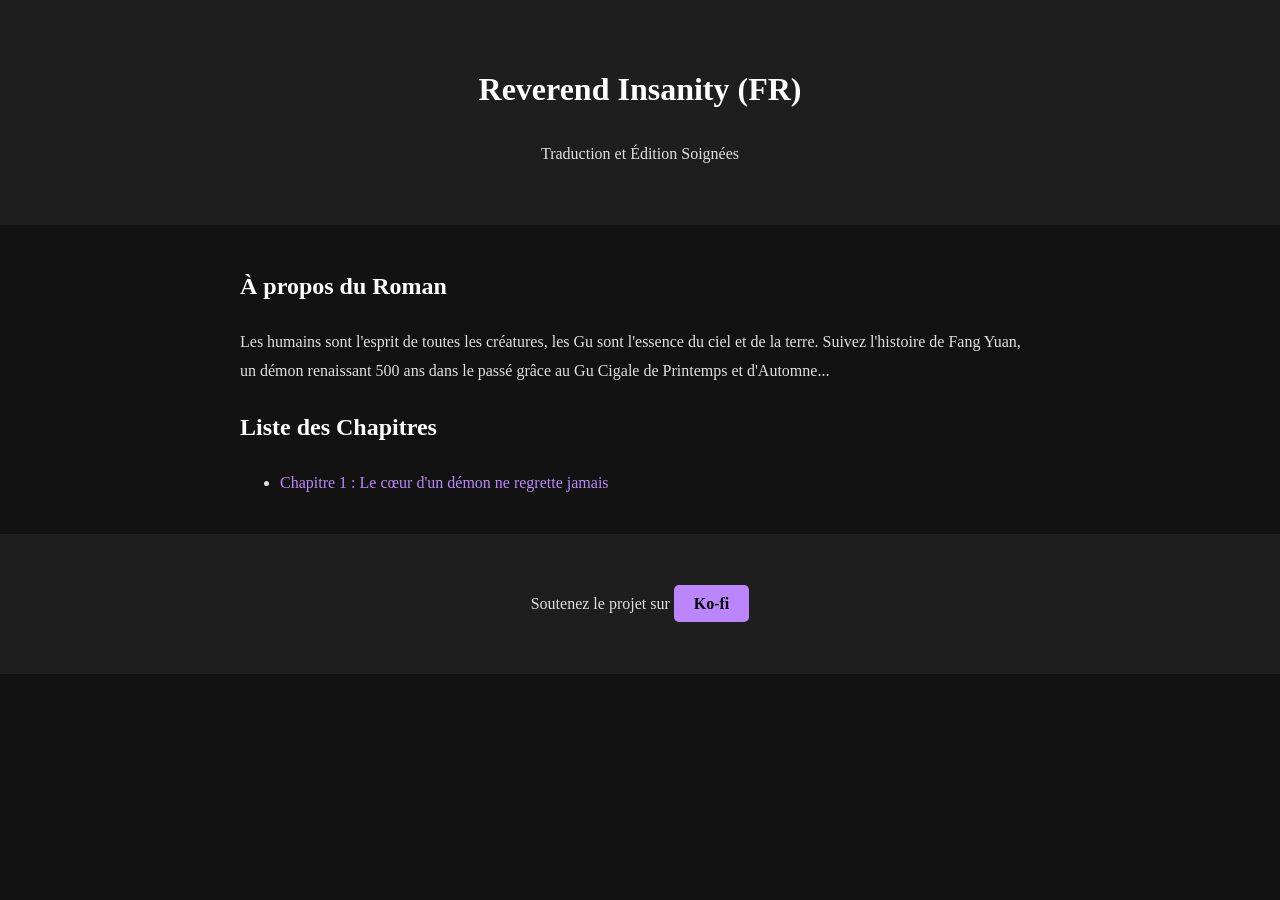
==== index.html @ 845cb5c4 "Add files via upload" ====
<!DOCTYPE html>
<html lang="fr">
<head>
    <meta charset="UTF-8">
    <meta name="viewport" content="width=device-width, initial-scale=1.0">
    <title>Reverend Insanity - Traduction FR</title>
    <link rel="stylesheet" href="style.css">
</head>
<body>
    <header>
        <h1>Reverend Insanity (FR)</h1>
        <p>Traduction et Édition Soignées</p>
    </header>

    <main class="container">
        <section class="synopsis">
            <h2>À propos du Roman</h2>
            <p>Les humains sont l'esprit de toutes les créatures, les Gu sont l'essence du ciel et de la terre. Suivez l'histoire de Fang Yuan, un démon renaissant 500 ans dans le passé grâce au Gu Cigale de Printemps et d'Automne...</p>
        </section>

        <section class="chapters-list">
            <h2>Liste des Chapitres</h2>
            <ul id="list">
                <!-- Tu ajouteras tes chapitres ici -->
                <li><a href="chapitre-1.html">Chapitre 1 : Le cœur d'un démon ne regrette jamais</a></li>
            </ul>
        </section>
    </main>

    <footer>
        <p>Soutenez le projet sur <a href="https://ko-fi.com" target="_blank" class="support-btn">Ko-fi</a></p>
    </footer>
</body>
</html>
---- style.css ----
body {
    background-color: #121212;
    color: #e0e0e0;
    font-family: 'Georgia', serif;
    margin: 0;
    line-height: 1.8;
}

.container {
    max-width: 800px;
    margin: 0 auto;
    padding: 20px;
}

header, footer {
    text-align: center;
    padding: 40px 20px;
    background-color: #1e1e1e;
}

h1, h2 { color: #ffffff; }

a { color: #bb86fc; text-decoration: none; }
a:hover { text-decoration: underline; }

.reader p { margin-bottom: 1.5em; font-size: 18px; }

.reader-controls {
    display: flex;
    justify-content: space-between;
    padding: 15px 20px;
    background: #1e1e1e;
    position: sticky;
    top: 0;
}

.reader-controls button {
    background: #333;
    color: white;
    border: none;
    padding: 5px 15px;
    cursor: pointer;
    border-radius: 4px;
}

.chapter-nav {
    display: flex;
    justify-content: space-between;
    margin: 40px 0;
}

.btn, .support-btn {
    background-color: #bb86fc;
    color: #000;
    padding: 10px 20px;
    font-weight: bold;
    border-radius: 5px;
}

.support-box {
    text-align: center;
    padding: 30px;
    background-color: #1e1e1e;
    border-radius: 8px;
    margin-top: 40px;
}
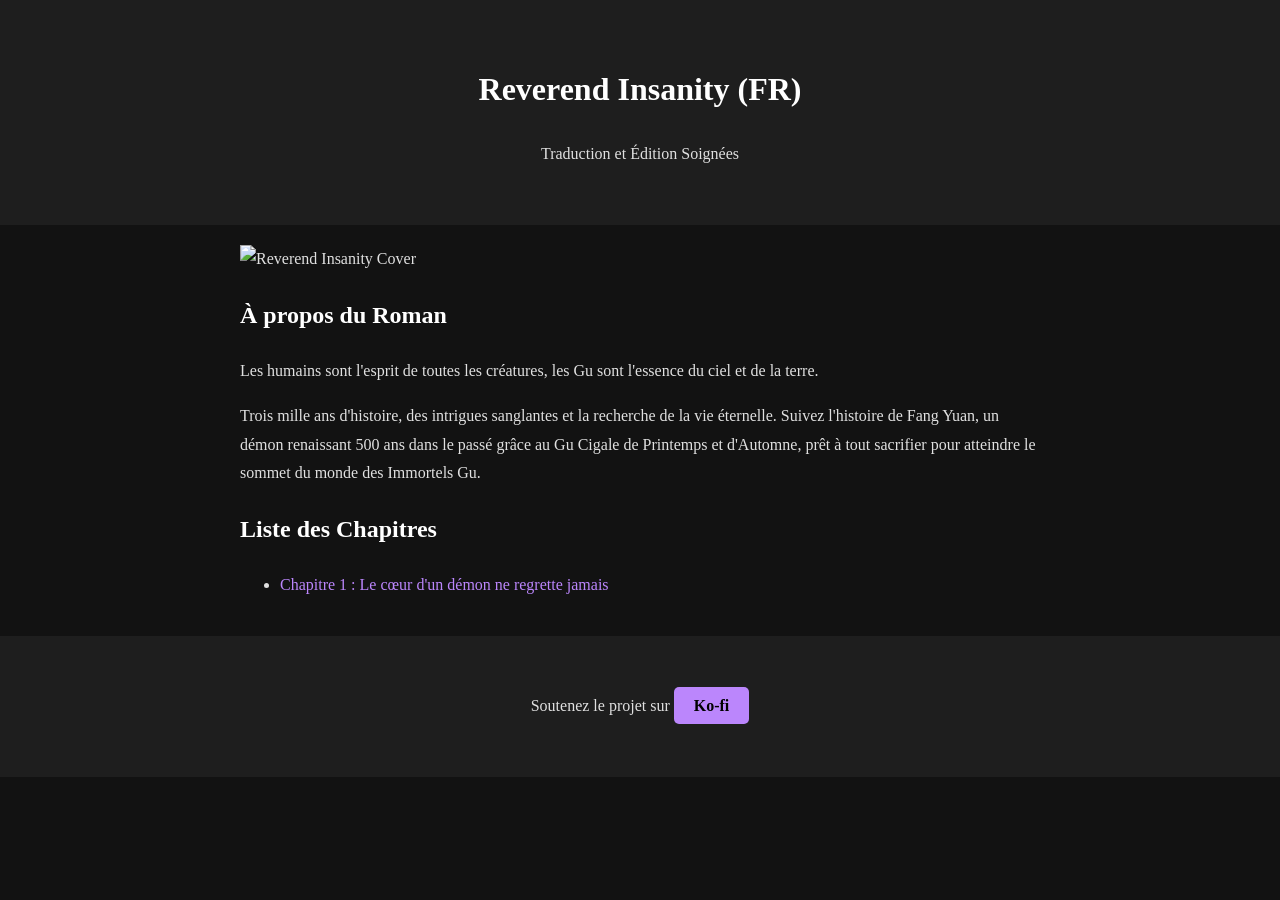
==== commit a3d78bd1: "Add files via upload" ====
--- a/index.html
+++ b/index.html
@@ -13,15 +13,20 @@
     </header>
 
     <main class="container">
+        <!-- Image de couverture / Bannière -->
+        <div class="cover-container">
+            <img src="https://static.wikia.nocookie.net/reverend-insanity/images/1/18/Reverend_Insanity_Cover.jpeg" alt="Reverend Insanity Cover" class="cover-image">
+        </div>
+
         <section class="synopsis">
             <h2>À propos du Roman</h2>
-            <p>Les humains sont l'esprit de toutes les créatures, les Gu sont l'essence du ciel et de la terre. Suivez l'histoire de Fang Yuan, un démon renaissant 500 ans dans le passé grâce au Gu Cigale de Printemps et d'Automne...</p>
+            <p>Les humains sont l'esprit de toutes les créatures, les Gu sont l'essence du ciel et de la terre.</p>
+            <p>Trois mille ans d'histoire, des intrigues sanglantes et la recherche de la vie éternelle. Suivez l'histoire de Fang Yuan, un démon renaissant 500 ans dans le passé grâce au Gu Cigale de Printemps et d'Automne, prêt à tout sacrifier pour atteindre le sommet du monde des Immortels Gu.</p>
         </section>
 
         <section class="chapters-list">
             <h2>Liste des Chapitres</h2>
             <ul id="list">
-                <!-- Tu ajouteras tes chapitres ici -->
                 <li><a href="chapitre-1.html">Chapitre 1 : Le cœur d'un démon ne regrette jamais</a></li>
             </ul>
         </section>
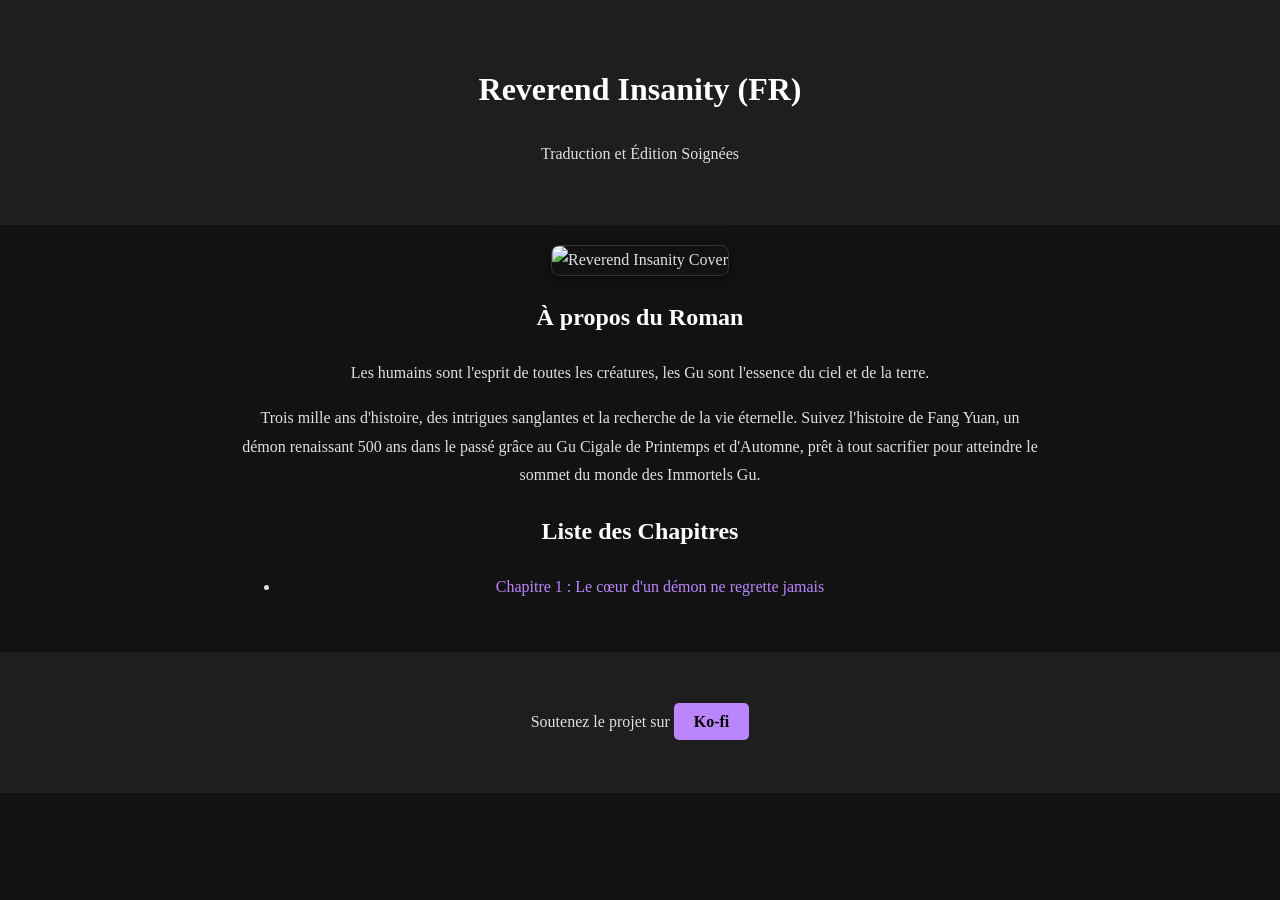
==== commit eec744d3: "Add files via upload" ====
--- a/index.html
+++ b/index.html
@@ -15,8 +15,7 @@
     <main class="container">
         <!-- Image de couverture / Bannière -->
         <div class="cover-container">
-            <img src="https://static.wikia.nocookie.net/reverend-insanity/images/1/18/Reverend_Insanity_Cover.jpeg" alt="Reverend Insanity Cover" class="cover-image">
-        </div>
+            <img src="cover.jpg" alt="Reverend Insanity Cover" class="cover-image">
 
         <section class="synopsis">
             <h2>À propos du Roman</h2>
--- a/style.css
+++ b/style.css
@@ -63,4 +63,18 @@
     background-color: #1e1e1e;
     border-radius: 8px;
     margin-top: 40px;
+}
+
+.cover-container {
+    text-align: center;
+    margin-bottom: 30px;
+}
+
+.cover-image {
+    max-width: 280px;
+    width: 100%;
+    height: auto;
+    border-radius: 8px;
+    box-shadow: 0 4px 15px rgba(0, 0, 0, 0.5);
+    border: 1px solid #333;
 }
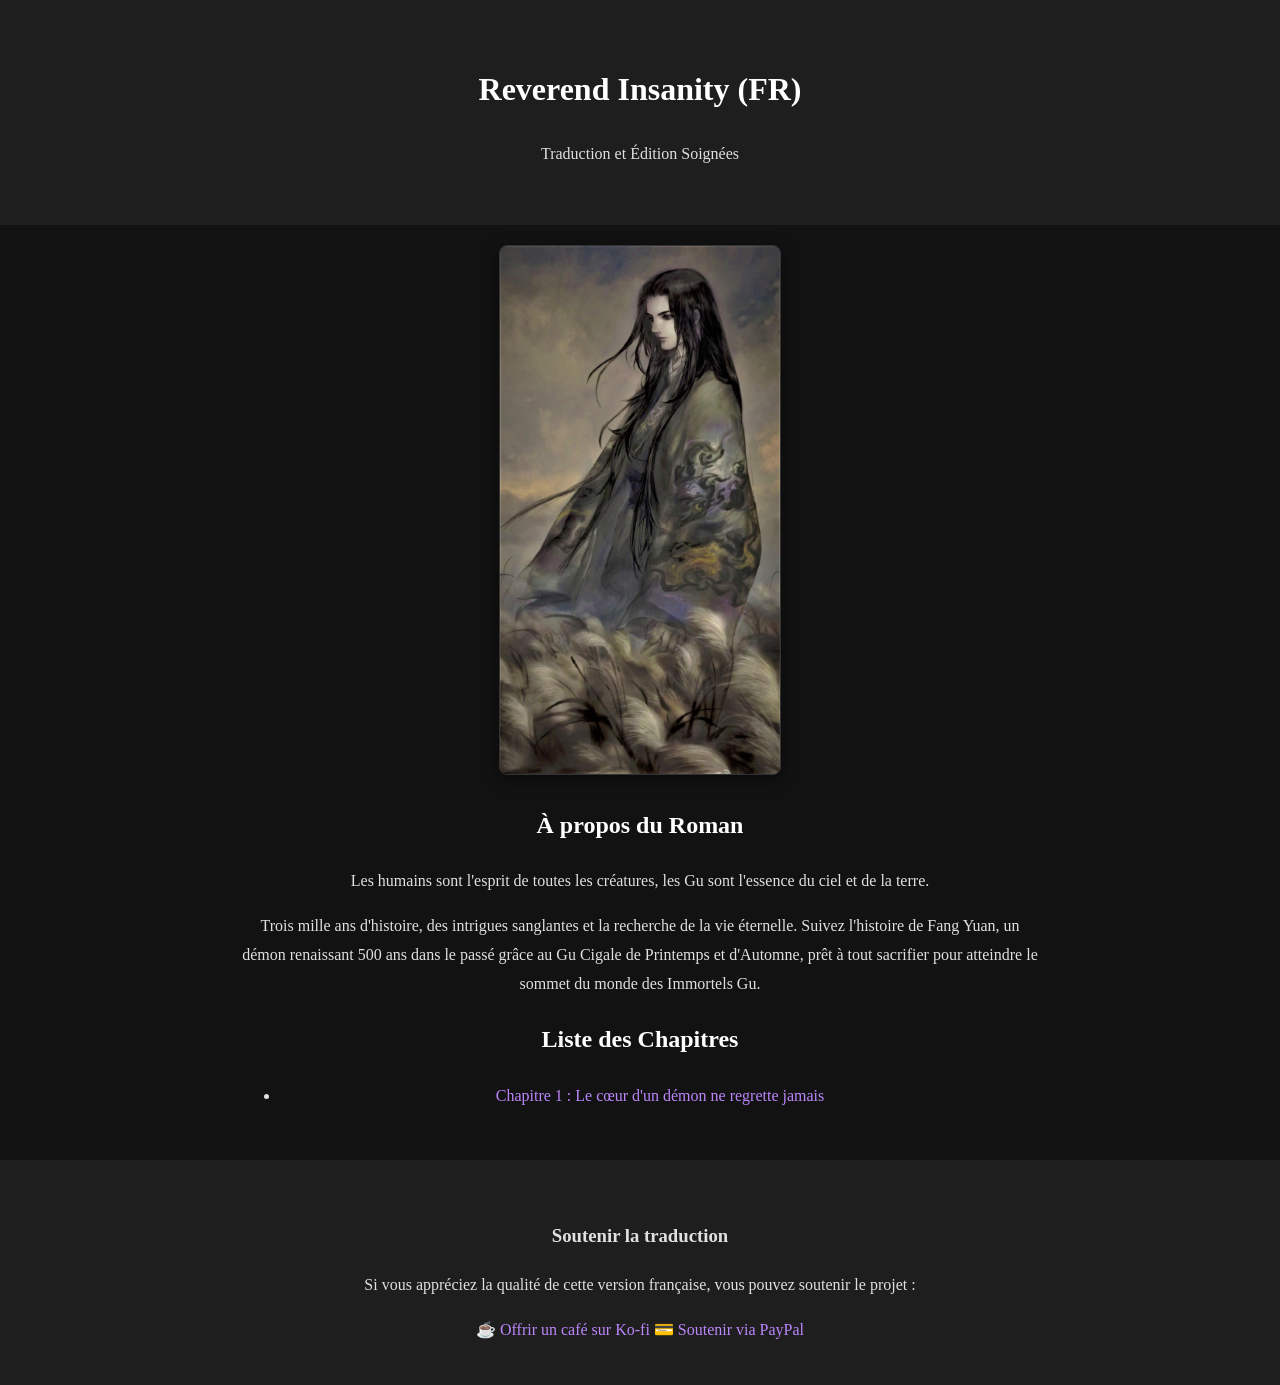
==== commit cd6a76d8: "Add files via upload" ====
--- a/index.html
+++ b/index.html
@@ -32,7 +32,14 @@
     </main>
 
     <footer>
-        <p>Soutenez le projet sur <a href="https://ko-fi.com" target="_blank" class="support-btn">Ko-fi</a></p>
-    </footer>
+    <div class="monetization-box">
+        <h3>Soutenir la traduction</h3>
+        <p>Si vous appréciez la qualité de cette version française, vous pouvez soutenir le projet :</p>
+        <div class="support-links">
+            <a href="https://ko-fi.com/TON_PSEUDO" target="_blank" class="btn-kofi">☕ Offrir un café sur Ko-fi</a>
+            <a href="https://paypal.me/TON_PSEUDO" target="_blank" class="btn-paypal">💳 Soutenir via PayPal</a>
+        </div>
+    </div>
+</footer>
 </body>
 </html>
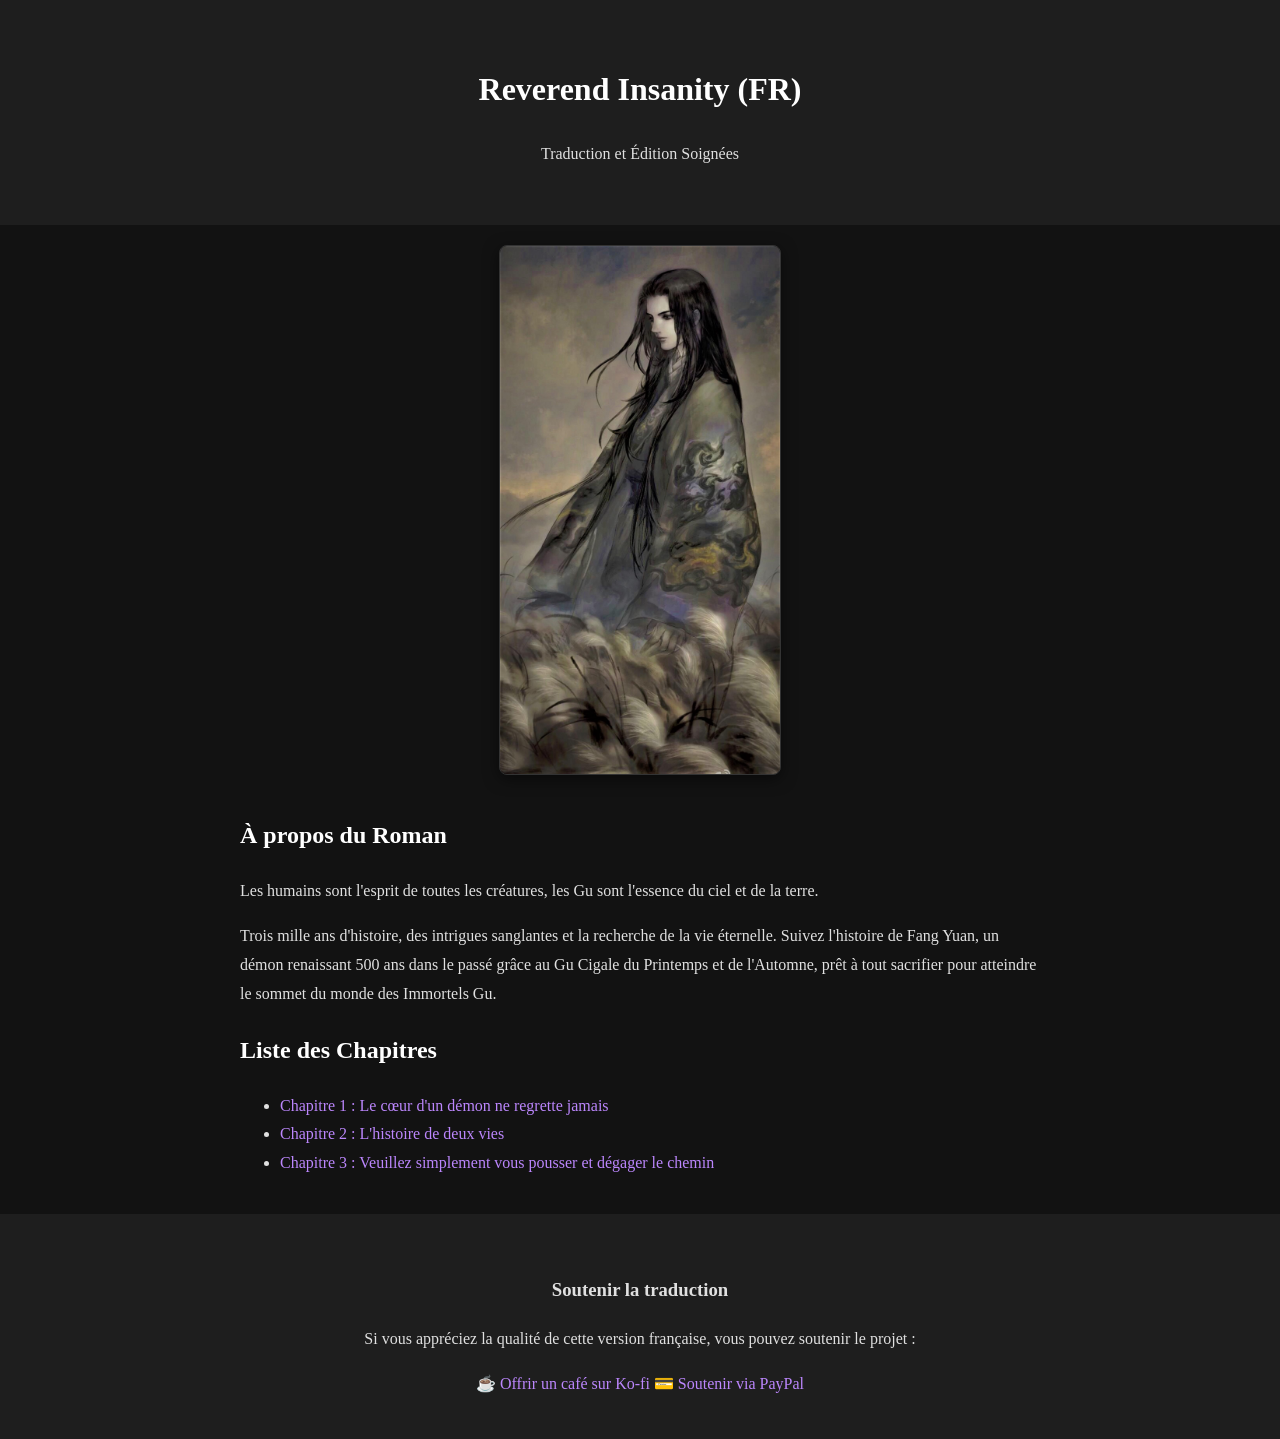
==== commit 22ec5508: "Add files via upload" ====
--- a/index.html
+++ b/index.html
@@ -16,30 +16,33 @@
         <!-- Image de couverture / Bannière -->
         <div class="cover-container">
             <img src="cover.jpg" alt="Reverend Insanity Cover" class="cover-image">
+        </div>
 
         <section class="synopsis">
             <h2>À propos du Roman</h2>
             <p>Les humains sont l'esprit de toutes les créatures, les Gu sont l'essence du ciel et de la terre.</p>
-            <p>Trois mille ans d'histoire, des intrigues sanglantes et la recherche de la vie éternelle. Suivez l'histoire de Fang Yuan, un démon renaissant 500 ans dans le passé grâce au Gu Cigale de Printemps et d'Automne, prêt à tout sacrifier pour atteindre le sommet du monde des Immortels Gu.</p>
+            <p>Trois mille ans d'histoire, des intrigues sanglantes et la recherche de la vie éternelle. Suivez l'histoire de Fang Yuan, un démon renaissant 500 ans dans le passé grâce au Gu Cigale du Printemps et de l'Automne, prêt à tout sacrifier pour atteindre le sommet du monde des Immortels Gu.</p>
         </section>
 
         <section class="chapters-list">
             <h2>Liste des Chapitres</h2>
             <ul id="list">
                 <li><a href="chapitre-1.html">Chapitre 1 : Le cœur d'un démon ne regrette jamais</a></li>
+                <li><a href="chapitre-2.html">Chapitre 2 : L'histoire de deux vies</a></li>
+                <li><a href="chapitre-3.html">Chapitre 3 : Veuillez simplement vous pousser et dégager le chemin</a></li>
             </ul>
         </section>
     </main>
 
     <footer>
-    <div class="monetization-box">
-        <h3>Soutenir la traduction</h3>
-        <p>Si vous appréciez la qualité de cette version française, vous pouvez soutenir le projet :</p>
-        <div class="support-links">
-            <a href="https://ko-fi.com/TON_PSEUDO" target="_blank" class="btn-kofi">☕ Offrir un café sur Ko-fi</a>
-            <a href="https://paypal.me/TON_PSEUDO" target="_blank" class="btn-paypal">💳 Soutenir via PayPal</a>
+        <div class="monetization-box">
+            <h3>Soutenir la traduction</h3>
+            <p>Si vous appréciez la qualité de cette version française, vous pouvez soutenir le projet :</p>
+            <div class="support-links">
+                <a href="https://ko-fi.com/TON_PSEUDO" target="_blank" class="btn-kofi">☕ Offrir un café sur Ko-fi</a>
+                <a href="https://paypal.me/TON_PSEUDO" target="_blank" class="btn-paypal">💳 Soutenir via PayPal</a>
+            </div>
         </div>
-    </div>
-</footer>
+    </footer>
 </body>
 </html>
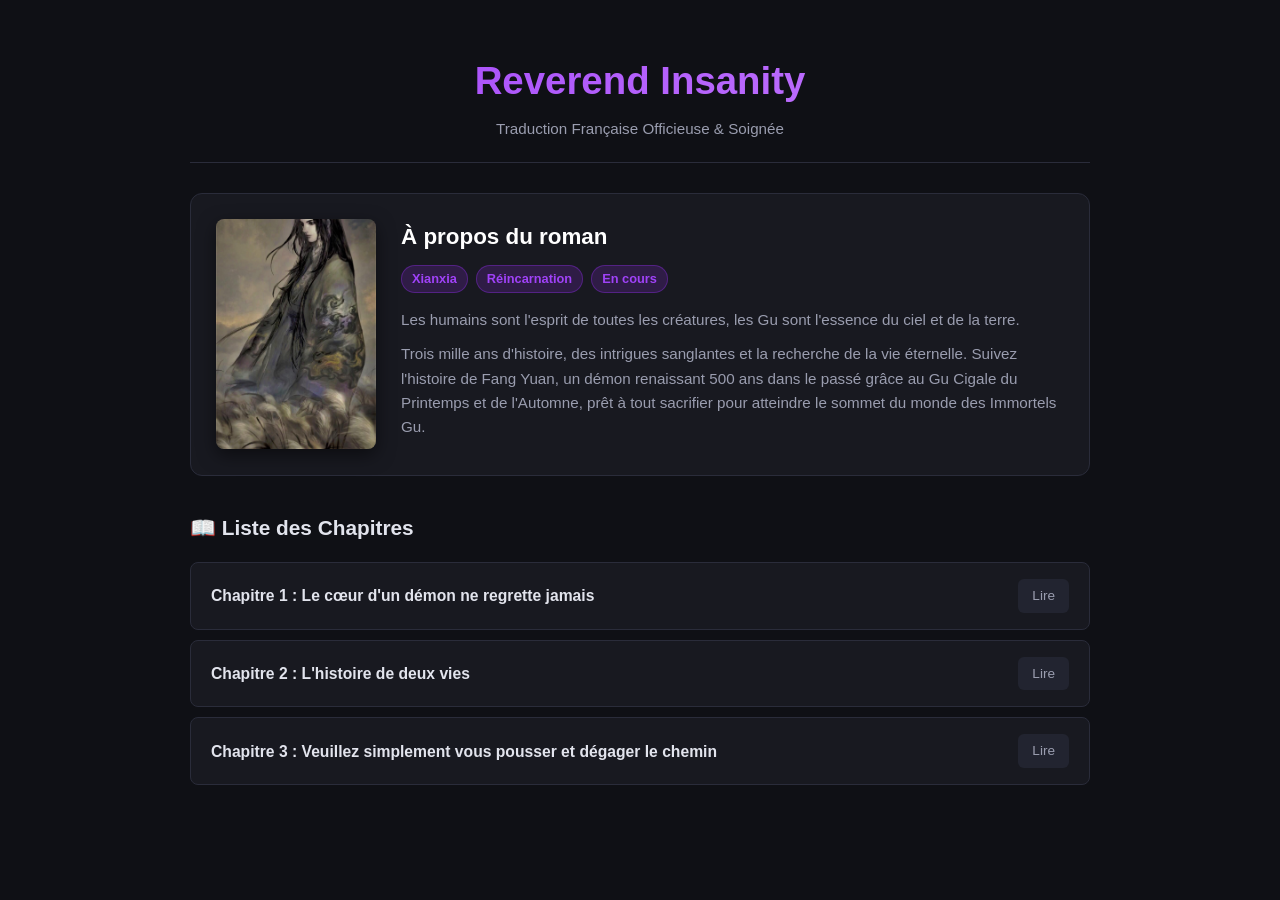
==== commit 4d6249c0: "Add files via upload" ====
--- a/index.html
+++ b/index.html
@@ -7,42 +7,49 @@
     <link rel="stylesheet" href="style.css">
 </head>
 <body>
-    <header>
-        <h1>Reverend Insanity (FR)</h1>
-        <p>Traduction et Édition Soignées</p>
-    </header>
 
-    <main class="container">
-        <!-- Image de couverture / Bannière -->
-        <div class="cover-container">
-            <img src="cover.jpg" alt="Reverend Insanity Cover" class="cover-image">
-        </div>
+    <div class="container">
+        <header>
+            <h1>Reverend Insanity</h1>
+            <p>Traduction Française Officieuse & Soignée</p>
+        </header>
 
-        <section class="synopsis">
-            <h2>À propos du Roman</h2>
-            <p>Les humains sont l'esprit de toutes les créatures, les Gu sont l'essence du ciel et de la terre.</p>
-            <p>Trois mille ans d'histoire, des intrigues sanglantes et la recherche de la vie éternelle. Suivez l'histoire de Fang Yuan, un démon renaissant 500 ans dans le passé grâce au Gu Cigale du Printemps et de l'Automne, prêt à tout sacrifier pour atteindre le sommet du monde des Immortels Gu.</p>
-        </section>
+        <main>
+            <!-- Carte du roman avec la couverture -->
+            <div class="novel-header-card">
+                <img src="cover.jpg" alt="Reverend Insanity Cover" class="cover-image">
+                <div class="synopsis-content">
+                    <h2>À propos du roman</h2>
+                    <div class="tags">
+                        <span class="badge">Xianxia</span>
+                        <span class="badge">Réincarnation</span>
+                        <span class="badge">En cours</span>
+                    </div>
+                    <p>Les humains sont l'esprit de toutes les créatures, les Gu sont l'essence du ciel et de la terre.</p>
+                    <p>Trois mille ans d'histoire, des intrigues sanglantes et la recherche de la vie éternelle. Suivez l'histoire de Fang Yuan, un démon renaissant 500 ans dans le passé grâce au Gu Cigale du Printemps et de l'Automne, prêt à tout sacrifier pour atteindre le sommet du monde des Immortels Gu.</p>
+                </div>
+            </div>
 
-        <section class="chapters-list">
-            <h2>Liste des Chapitres</h2>
-            <ul id="list">
-                <li><a href="chapitre-1.html">Chapitre 1 : Le cœur d'un démon ne regrette jamais</a></li>
-                <li><a href="chapitre-2.html">Chapitre 2 : L'histoire de deux vies</a></li>
-                <li><a href="chapitre-3.html">Chapitre 3 : Veuillez simplement vous pousser et dégager le chemin</a></li>
-            </ul>
-        </section>
-    </main>
+            <!-- Liste des chapitres sous forme de cartes d'accès rapide -->
+            <section class="chapters-section">
+                <h2>📖 Liste des Chapitres</h2>
+                <div class="chapters-grid">
+                    <a href="chapitre-1.html" class="chapter-card">
+                        <span class="chapter-title">Chapitre 1 : Le cœur d'un démon ne regrette jamais</span>
+                        <span class="read-btn">Lire</span>
+                    </a>
+                    <a href="chapitre-2.html" class="chapter-card">
+                        <span class="chapter-title">Chapitre 2 : L'histoire de deux vies</span>
+                        <span class="read-btn">Lire</span>
+                    </a>
+                    <a href="chapitre-3.html" class="chapter-card">
+                        <span class="chapter-title">Chapitre 3 : Veuillez simplement vous pousser et dégager le chemin</span>
+                        <span class="read-btn">Lire</span>
+                    </a>
+                </div>
+            </section>
+        </main>
+    </div>
 
-    <footer>
-        <div class="monetization-box">
-            <h3>Soutenir la traduction</h3>
-            <p>Si vous appréciez la qualité de cette version française, vous pouvez soutenir le projet :</p>
-            <div class="support-links">
-                <a href="https://ko-fi.com/TON_PSEUDO" target="_blank" class="btn-kofi">☕ Offrir un café sur Ko-fi</a>
-                <a href="https://paypal.me/TON_PSEUDO" target="_blank" class="btn-paypal">💳 Soutenir via PayPal</a>
-            </div>
-        </div>
-    </footer>
 </body>
 </html>
--- a/style.css
+++ b/style.css
@@ -1,80 +1,216 @@
+/* --- RESET & VARIABLES --- */
+* {
+    box-sizing: border-box;
+    margin: 0;
+    padding: 0;
+}
+
+:root {
+    --bg-main: #0f1015;
+    --bg-card: #181920;
+    --bg-hover: #222430;
+    --primary: #8a2be2;
+    --primary-hover: #a042f8;
+    --text-main: #e2e4ed;
+    --text-muted: #9a9daf;
+    --border: #2a2c3a;
+}
+
 body {
-    background-color: #121212;
-    color: #e0e0e0;
-    font-family: 'Georgia', serif;
-    margin: 0;
-    line-height: 1.8;
+    font-family: 'Inter', -apple-system, BlinkMacSystemFont, 'Segoe UI', Roboto, sans-serif;
+    background-color: var(--bg-main);
+    color: var(--text-main);
+    line-height: 1.6;
+    padding: 20px;
 }
 
 .container {
-    max-width: 800px;
+    max-width: 900px;
     margin: 0 auto;
-    padding: 20px;
-}
-
-header, footer {
+}
+
+/* --- HEADER --- */
+header {
     text-align: center;
-    padding: 40px 20px;
-    background-color: #1e1e1e;
-}
-
-h1, h2 { color: #ffffff; }
-
-a { color: #bb86fc; text-decoration: none; }
-a:hover { text-decoration: underline; }
-
-.reader p { margin-bottom: 1.5em; font-size: 18px; }
-
-.reader-controls {
+    padding: 30px 0 20px;
+    border-bottom: 1px solid var(--border);
+    margin-bottom: 30px;
+}
+
+header h1 {
+    font-size: 2.4rem;
+    font-weight: 800;
+    background: linear-gradient(135deg, #a042f8, #c77dff);
+    -webkit-background-clip: text;
+    -webkit-text-fill-color: transparent;
+    margin-bottom: 6px;
+}
+
+header p {
+    color: var(--text-muted);
+    font-size: 0.95rem;
+}
+
+/* --- BANNIÈRE & SYNOPSIS --- */
+.novel-header-card {
+    display: flex;
+    gap: 25px;
+    background-color: var(--bg-card);
+    padding: 25px;
+    border-radius: 12px;
+    border: 1px solid var(--border);
+    margin-bottom: 35px;
+}
+
+.cover-image {
+    width: 160px;
+    height: 230px;
+    object-fit: cover;
+    border-radius: 8px;
+    box-shadow: 0 6px 18px rgba(0,0,0,0.5);
+    flex-shrink: 0;
+}
+
+.synopsis-content h2 {
+    font-size: 1.4rem;
+    color: #fff;
+    margin-bottom: 10px;
+}
+
+.tags {
+    display: flex;
+    gap: 8px;
+    margin-bottom: 15px;
+}
+
+.badge {
+    background-color: rgba(138, 43, 226, 0.2);
+    color: var(--primary-hover);
+    border: 1px solid rgba(138, 43, 226, 0.4);
+    padding: 3px 10px;
+    border-radius: 20px;
+    font-size: 0.8rem;
+    font-weight: 600;
+}
+
+.synopsis-content p {
+    color: var(--text-muted);
+    font-size: 0.95rem;
+    margin-bottom: 10px;
+}
+
+/* --- LISTE DES CHAPITRES --- */
+.chapters-section h2 {
+    font-size: 1.3rem;
+    margin-bottom: 18px;
+    display: flex;
+    align-items: center;
+    gap: 10px;
+}
+
+.chapters-grid {
+    display: flex;
+    flex-direction: column;
+    gap: 10px;
+}
+
+.chapter-card {
     display: flex;
     justify-content: space-between;
-    padding: 15px 20px;
-    background: #1e1e1e;
-    position: sticky;
-    top: 0;
-}
-
-.reader-controls button {
-    background: #333;
-    color: white;
-    border: none;
-    padding: 5px 15px;
-    cursor: pointer;
-    border-radius: 4px;
-}
-
-.chapter-nav {
-    display: flex;
-    justify-content: space-between;
-    margin: 40px 0;
-}
-
-.btn, .support-btn {
-    background-color: #bb86fc;
-    color: #000;
-    padding: 10px 20px;
-    font-weight: bold;
-    border-radius: 5px;
-}
-
-.support-box {
-    text-align: center;
-    padding: 30px;
-    background-color: #1e1e1e;
+    align-items: center;
+    background-color: var(--bg-card);
+    padding: 16px 20px;
     border-radius: 8px;
-    margin-top: 40px;
-}
-
-.cover-container {
-    text-align: center;
-    margin-bottom: 30px;
-}
-
-.cover-image {
-    max-width: 280px;
-    width: 100%;
-    height: auto;
-    border-radius: 8px;
-    box-shadow: 0 4px 15px rgba(0, 0, 0, 0.5);
-    border: 1px solid #333;
+    border: 1px solid var(--border);
+    text-decoration: none;
+    color: var(--text-main);
+    transition: all 0.2s ease;
+}
+
+.chapter-card:hover {
+    background-color: var(--bg-hover);
+    border-color: var(--primary);
+    transform: translateX(4px);
+}
+
+.chapter-title {
+    font-weight: 600;
+    font-size: 0.98rem;
+}
+
+.chapter-card:hover .chapter-title {
+    color: var(--primary-hover);
+}
+
+.read-btn {
+    font-size: 0.85rem;
+    color: var(--text-muted);
+    background-color: #222430;
+    padding: 6px 14px;
+    border-radius: 6px;
+    font-weight: 500;
+}
+
+.chapter-card:hover .read-btn {
+    background-color: var(--primary);
+    color: #fff;
+}
+
+/* --- NAVIGATION INTERNE (DANS LES CHAPITRES) --- */
+.nav-top, .nav-bottom {
+    display: flex;
+    justify-content: center;
+    gap: 12px;
+    margin: 25px 0;
+}
+
+.btn-nav {
+    padding: 8px 18px;
+    background-color: var(--bg-card);
+    color: var(--text-main);
+    text-decoration: none;
+    border-radius: 6px;
+    border: 1px solid var(--border);
+    font-size: 0.9rem;
+    font-weight: 500;
+    transition: 0.2s;
+}
+
+.btn-nav:hover {
+    background-color: var(--primary);
+    border-color: var(--primary);
+    color: #fff;
+}
+
+.chapitre-content {
+    background-color: var(--bg-card);
+    padding: 35px;
+    border-radius: 12px;
+    border: 1px solid var(--border);
+}
+
+.chapitre-content h1 {
+    font-size: 1.6rem;
+    margin-bottom: 25px;
+    padding-bottom: 12px;
+    border-bottom: 1px solid var(--border);
+}
+
+.chapitre-content p {
+    margin-bottom: 18px;
+    font-size: 1.05rem;
+    color: #d1d1d6;
+}
+
+/* Responsive pour téléphone */
+@media (max-width: 600px) {
+    .novel-header-card {
+        flex-direction: column;
+        align-items: center;
+        text-align: center;
+    }
+    
+    .tags {
+        justify-content: center;
+    }
 }
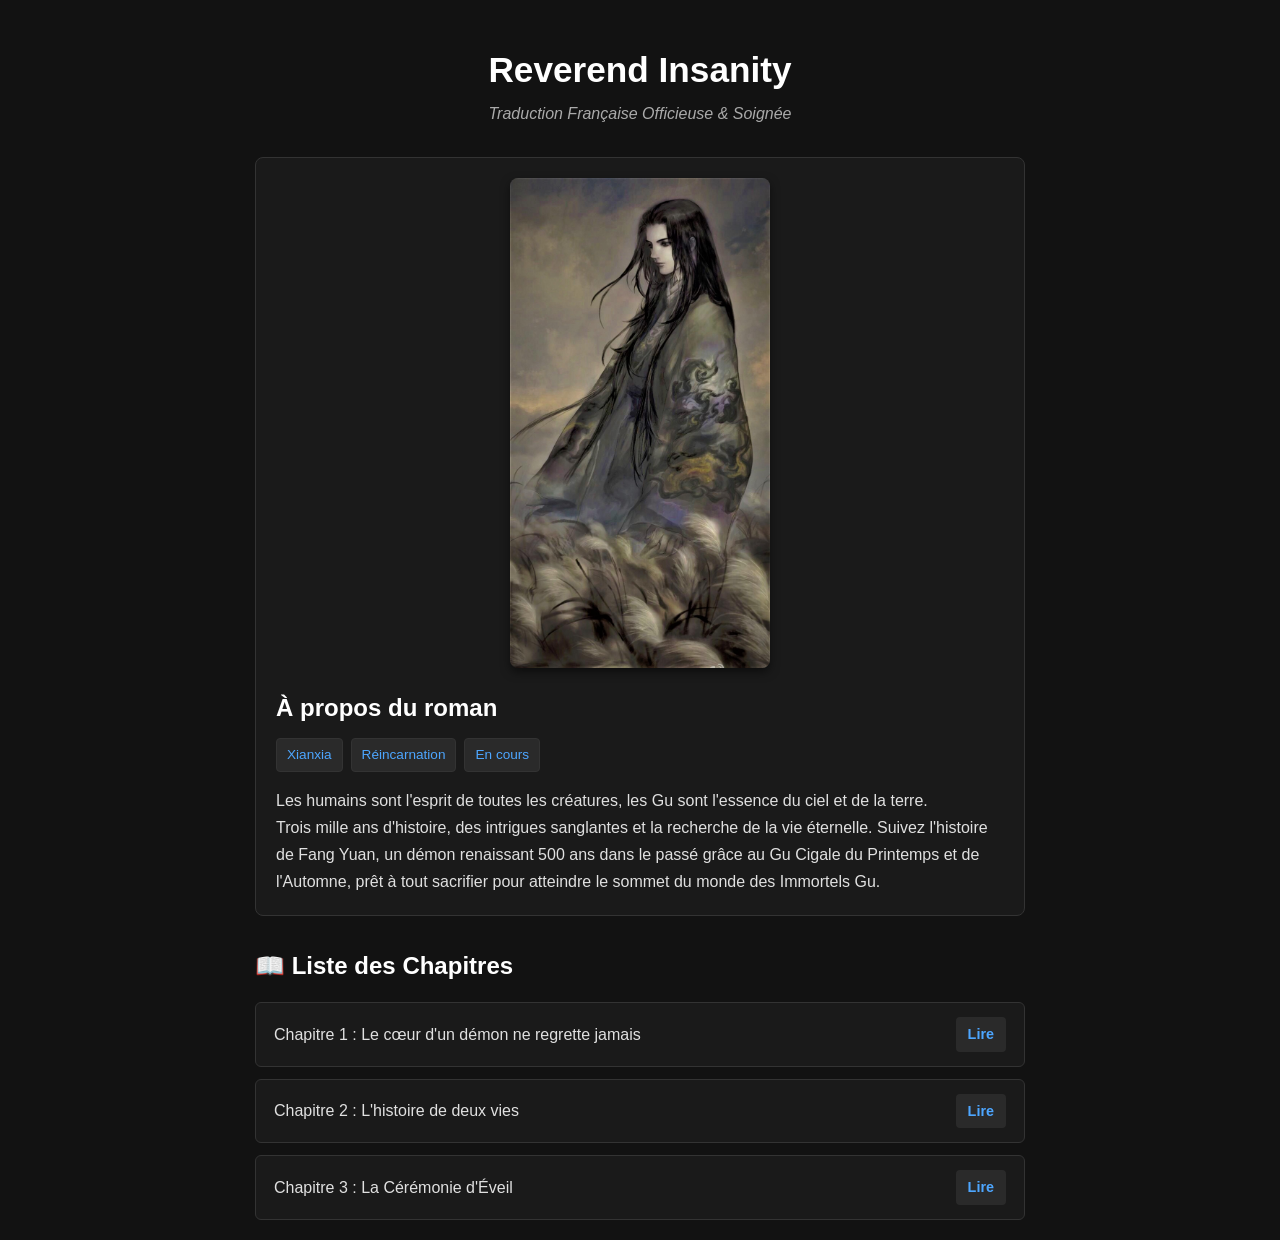
==== commit 905c2bbf: "Add files via upload" ====
--- a/index.html
+++ b/index.html
@@ -9,13 +9,13 @@
 <body>
 
     <div class="container">
-        <header>
-            <h1>Reverend Insanity</h1>
-            <p>Traduction Française Officieuse & Soignée</p>
+        <header style="text-align: center; margin: 20px 0 30px 0;">
+            <h1 style="font-size: 2.2em; color: #fff;">Reverend Insanity</h1>
+            <p style="color: #aaa; font-style: italic;">Traduction Française Officieuse & Soignée</p>
         </header>
 
         <main>
-            <!-- Carte du roman avec la couverture -->
+            <!-- Carte d'en-tête -->
             <div class="novel-header-card">
                 <img src="cover.jpg" alt="Reverend Insanity Cover" class="cover-image">
                 <div class="synopsis-content">
@@ -30,7 +30,7 @@
                 </div>
             </div>
 
-            <!-- Liste des chapitres sous forme de cartes d'accès rapide -->
+            <!-- Liste propre des chapitres sous forme de cartes séparées -->
             <section class="chapters-section">
                 <h2>📖 Liste des Chapitres</h2>
                 <div class="chapters-grid">
@@ -43,7 +43,7 @@
                         <span class="read-btn">Lire</span>
                     </a>
                     <a href="chapitre-3.html" class="chapter-card">
-                        <span class="chapter-title">Chapitre 3 : Veuillez simplement vous pousser et dégager le chemin</span>
+                        <span class="chapter-title">Chapitre 3 : La Cérémonie d'Éveil</span>
                         <span class="read-btn">Lire</span>
                     </a>
                 </div>
--- a/style.css
+++ b/style.css
@@ -1,79 +1,59 @@
-/* --- RESET & VARIABLES --- */
-* {
+/* ==========================================================================
+   1. STYLES GÉNÉRAUX & RÉGLAGES DE BASE
+   ========================================================================== */
+*, *::before, *::after {
     box-sizing: border-box;
     margin: 0;
     padding: 0;
 }
 
-:root {
-    --bg-main: #0f1015;
-    --bg-card: #181920;
-    --bg-hover: #222430;
-    --primary: #8a2be2;
-    --primary-hover: #a042f8;
-    --text-main: #e2e4ed;
-    --text-muted: #9a9daf;
-    --border: #2a2c3a;
+html, body {
+    width: 100%;
+    overflow-x: hidden;
 }
 
 body {
-    font-family: 'Inter', -apple-system, BlinkMacSystemFont, 'Segoe UI', Roboto, sans-serif;
-    background-color: var(--bg-main);
-    color: var(--text-main);
-    line-height: 1.6;
+    background-color: #121212;
+    color: #e0e0e0;
+    font-family: -apple-system, BlinkMacSystemFont, "Segoe UI", Roboto, Helvetica, Arial, sans-serif;
+    line-height: 1.7;
+    padding: 20px 10px;
+    transition: background-color 0.3s ease, color 0.3s ease;
+}
+
+.container {
+    max-width: 800px;
+    margin: 0 auto;
+    padding: 0 15px;
+    width: 100%;
+}
+
+/* ==========================================================================
+   2. PAGE D'ACCUEIL (Taille Image & Cartes Chapitres)
+   ========================================================================== */
+.novel-header-card {
+    display: flex;
+    flex-direction: column;
+    align-items: center;
+    gap: 20px;
+    margin-bottom: 30px;
+    background: #1a1a1a;
     padding: 20px;
-}
-
-.container {
-    max-width: 900px;
-    margin: 0 auto;
-}
-
-/* --- HEADER --- */
-header {
-    text-align: center;
-    padding: 30px 0 20px;
-    border-bottom: 1px solid var(--border);
-    margin-bottom: 30px;
-}
-
-header h1 {
-    font-size: 2.4rem;
-    font-weight: 800;
-    background: linear-gradient(135deg, #a042f8, #c77dff);
-    -webkit-background-clip: text;
-    -webkit-text-fill-color: transparent;
-    margin-bottom: 6px;
-}
-
-header p {
-    color: var(--text-muted);
-    font-size: 0.95rem;
-}
-
-/* --- BANNIÈRE & SYNOPSIS --- */
-.novel-header-card {
-    display: flex;
-    gap: 25px;
-    background-color: var(--bg-card);
-    padding: 25px;
-    border-radius: 12px;
-    border: 1px solid var(--border);
-    margin-bottom: 35px;
+    border-radius: 8px;
+    border: 1px solid #333;
 }
 
 .cover-image {
-    width: 160px;
-    height: 230px;
-    object-fit: cover;
-    border-radius: 8px;
-    box-shadow: 0 6px 18px rgba(0,0,0,0.5);
-    flex-shrink: 0;
+    max-width: 260px;
+    width: 100%;
+    height: auto;
+    border-radius: 8px;
+    box-shadow: 0 4px 10px rgba(0,0,0,0.5);
+    display: block;
 }
 
 .synopsis-content h2 {
-    font-size: 1.4rem;
-    color: #fff;
+    color: #ffffff;
     margin-bottom: 10px;
 }
 
@@ -84,133 +64,192 @@
 }
 
 .badge {
-    background-color: rgba(138, 43, 226, 0.2);
-    color: var(--primary-hover);
-    border: 1px solid rgba(138, 43, 226, 0.4);
-    padding: 3px 10px;
-    border-radius: 20px;
-    font-size: 0.8rem;
-    font-weight: 600;
-}
-
-.synopsis-content p {
-    color: var(--text-muted);
-    font-size: 0.95rem;
-    margin-bottom: 10px;
-}
-
-/* --- LISTE DES CHAPITRES --- */
+    background: #2a2a2a;
+    color: #4da6ff;
+    padding: 4px 10px;
+    border-radius: 4px;
+    font-size: 0.85em;
+    border: 1px solid #333;
+}
+
+/* Grille des chapitres sur l'accueil */
+.chapters-section {
+    margin-top: 30px;
+}
+
 .chapters-section h2 {
-    font-size: 1.3rem;
-    margin-bottom: 18px;
-    display: flex;
-    align-items: center;
-    gap: 10px;
+    margin-bottom: 15px;
+    color: #fff;
 }
 
 .chapters-grid {
     display: flex;
     flex-direction: column;
-    gap: 10px;
+    gap: 12px;
 }
 
 .chapter-card {
     display: flex;
     justify-content: space-between;
     align-items: center;
-    background-color: var(--bg-card);
-    padding: 16px 20px;
-    border-radius: 8px;
-    border: 1px solid var(--border);
+    background-color: #1a1a1a;
+    padding: 14px 18px;
+    border-radius: 6px;
+    border: 1px solid #333;
     text-decoration: none;
-    color: var(--text-main);
-    transition: all 0.2s ease;
+    color: #e0e0e0;
+    transition: border-color 0.2s ease, background 0.2s ease;
 }
 
 .chapter-card:hover {
-    background-color: var(--bg-hover);
-    border-color: var(--primary);
-    transform: translateX(4px);
-}
-
-.chapter-title {
-    font-weight: 600;
-    font-size: 0.98rem;
-}
-
-.chapter-card:hover .chapter-title {
-    color: var(--primary-hover);
+    border-color: #4da6ff;
+    background: #222;
 }
 
 .read-btn {
-    font-size: 0.85rem;
-    color: var(--text-muted);
-    background-color: #222430;
-    padding: 6px 14px;
+    background: #2a2a2a;
+    color: #4da6ff;
+    padding: 5px 12px;
+    border-radius: 4px;
+    font-size: 0.9em;
+    font-weight: bold;
+}
+
+/* ==========================================================================
+   3. NAVIGATION (HAUT & BAS DE PAGE)
+   ========================================================================== */
+.nav-top, .nav-bottom {
+    display: flex;
+    justify-content: space-between;
+    align-items: center;
+    margin: 20px 0;
+    gap: 10px;
+}
+
+.btn-nav {
+    display: inline-block;
+    background-color: #2a2a2a;
+    color: #ffffff;
+    text-decoration: none;
+    padding: 10px 18px;
     border-radius: 6px;
+    border: 1px solid #333333;
     font-weight: 500;
-}
-
-.chapter-card:hover .read-btn {
-    background-color: var(--primary);
-    color: #fff;
-}
-
-/* --- NAVIGATION INTERNE (DANS LES CHAPITRES) --- */
-.nav-top, .nav-bottom {
+    font-size: 0.95em;
+    text-align: center;
+    transition: background-color 0.2s ease;
+}
+
+.btn-nav:hover {
+    background-color: #333333;
+    border-color: #4da6ff;
+}
+
+.btn-nav.disabled {
+    opacity: 0.4;
+    cursor: not-allowed;
+    pointer-events: none;
+    background-color: #1f1f1f;
+}
+
+/* ==========================================================================
+   4. LECTEUR & CONTENU DES CHAPITRES
+   ========================================================================== */
+.reader-controls {
     display: flex;
     justify-content: center;
-    gap: 12px;
+    gap: 10px;
     margin: 25px 0;
-}
-
-.btn-nav {
-    padding: 8px 18px;
-    background-color: var(--bg-card);
-    color: var(--text-main);
-    text-decoration: none;
-    border-radius: 6px;
-    border: 1px solid var(--border);
-    font-size: 0.9rem;
-    font-weight: 500;
-    transition: 0.2s;
-}
-
-.btn-nav:hover {
-    background-color: var(--primary);
-    border-color: var(--primary);
-    color: #fff;
-}
-
-.chapitre-content {
-    background-color: var(--bg-card);
-    padding: 35px;
-    border-radius: 12px;
-    border: 1px solid var(--border);
+    padding: 12px;
+    background: #1a1a1a;
+    border-radius: 8px;
+    border: 1px solid #333333;
+    flex-wrap: wrap;
+}
+
+.btn-control {
+    background: #2a2a2a;
+    color: #ffffff;
+    border: 1px solid #444444;
+    padding: 7px 15px;
+    border-radius: 5px;
+    cursor: pointer;
+    font-size: 0.9em;
+}
+
+.btn-control:hover {
+    border-color: #4da6ff;
+    color: #4da6ff;
 }
 
 .chapitre-content h1 {
-    font-size: 1.6rem;
+    font-size: 1.8em;
+    color: #ffffff;
     margin-bottom: 25px;
-    padding-bottom: 12px;
-    border-bottom: 1px solid var(--border);
+    text-align: center;
 }
 
 .chapitre-content p {
     margin-bottom: 18px;
-    font-size: 1.05rem;
-    color: #d1d1d6;
-}
-
-/* Responsive pour téléphone */
-@media (max-width: 600px) {
-    .novel-header-card {
-        flex-direction: column;
-        align-items: center;
-        text-align: center;
-    }
-    
-    .tags {
-        justify-content: center;
-    }
-}+    color: #d1d1d1;
+}
+
+.chapitre-content.text-small p { font-size: 0.95em; line-height: 1.6; }
+.chapitre-content.text-medium p { font-size: 1.1em; line-height: 1.7; }
+.chapitre-content.text-large p { font-size: 1.3em; line-height: 1.8; }
+
+.note-traducteur {
+    background-color: #1a222d;
+    border-left: 4px solid #4da6ff;
+    padding: 14px 18px;
+    margin: 25px 0;
+    border-radius: 0 6px 6px 0;
+}
+
+.note-traducteur p { margin-bottom: 0; color: #b3d7ff; }
+
+/* ==========================================================================
+   5. SOUTIEN KO-FI & CUSDIS
+   ========================================================================== */
+.support-section {
+    background: #1a1a1a;
+    border: 1px solid #333333;
+    padding: 20px;
+    border-radius: 8px;
+    margin: 40px 0;
+    text-align: center;
+}
+
+.btn-kofi {
+    display: inline-block;
+    background: #ff5e5b;
+    color: #ffffff;
+    padding: 10px 20px;
+    border-radius: 6px;
+    text-decoration: none;
+    font-weight: bold;
+}
+
+#cusdis_thread {
+    margin-top: 40px;
+    padding-top: 20px;
+    border-top: 1px solid #333;
+}
+
+#cusdis_thread iframe {
+    width: 100% !important;
+    min-height: 420px;
+    border: none !important;
+}
+
+/* ==========================================================================
+   6. MODE CLAIR
+   ========================================================================== */
+body.light-mode { background-color: #f5f5f7 !important; color: #1d1d1f !important; }
+body.light-mode .chapitre-content h1, body.light-mode .chapters-section h2 { color: #111111 !important; }
+body.light-mode .chapitre-content p { color: #222222 !important; }
+body.light-mode .novel-header-card, body.light-mode .chapter-card, body.light-mode .reader-controls, body.light-mode .support-section { background: #ffffff !important; border-color: #d1d1d6 !important; }
+body.light-mode .chapter-card { color: #1d1d1f !important; }
+body.light-mode .btn-nav, body.light-mode .btn-control { background-color: #ffffff !important; color: #1d1d1f !important; border-color: #d1d1d6 !important; }
+body.light-mode .note-traducteur { background-color: #eef6ff !important; border-left-color: #007aff !important; }
+body.light-mode .note-traducteur p { color: #004085 !important; }
